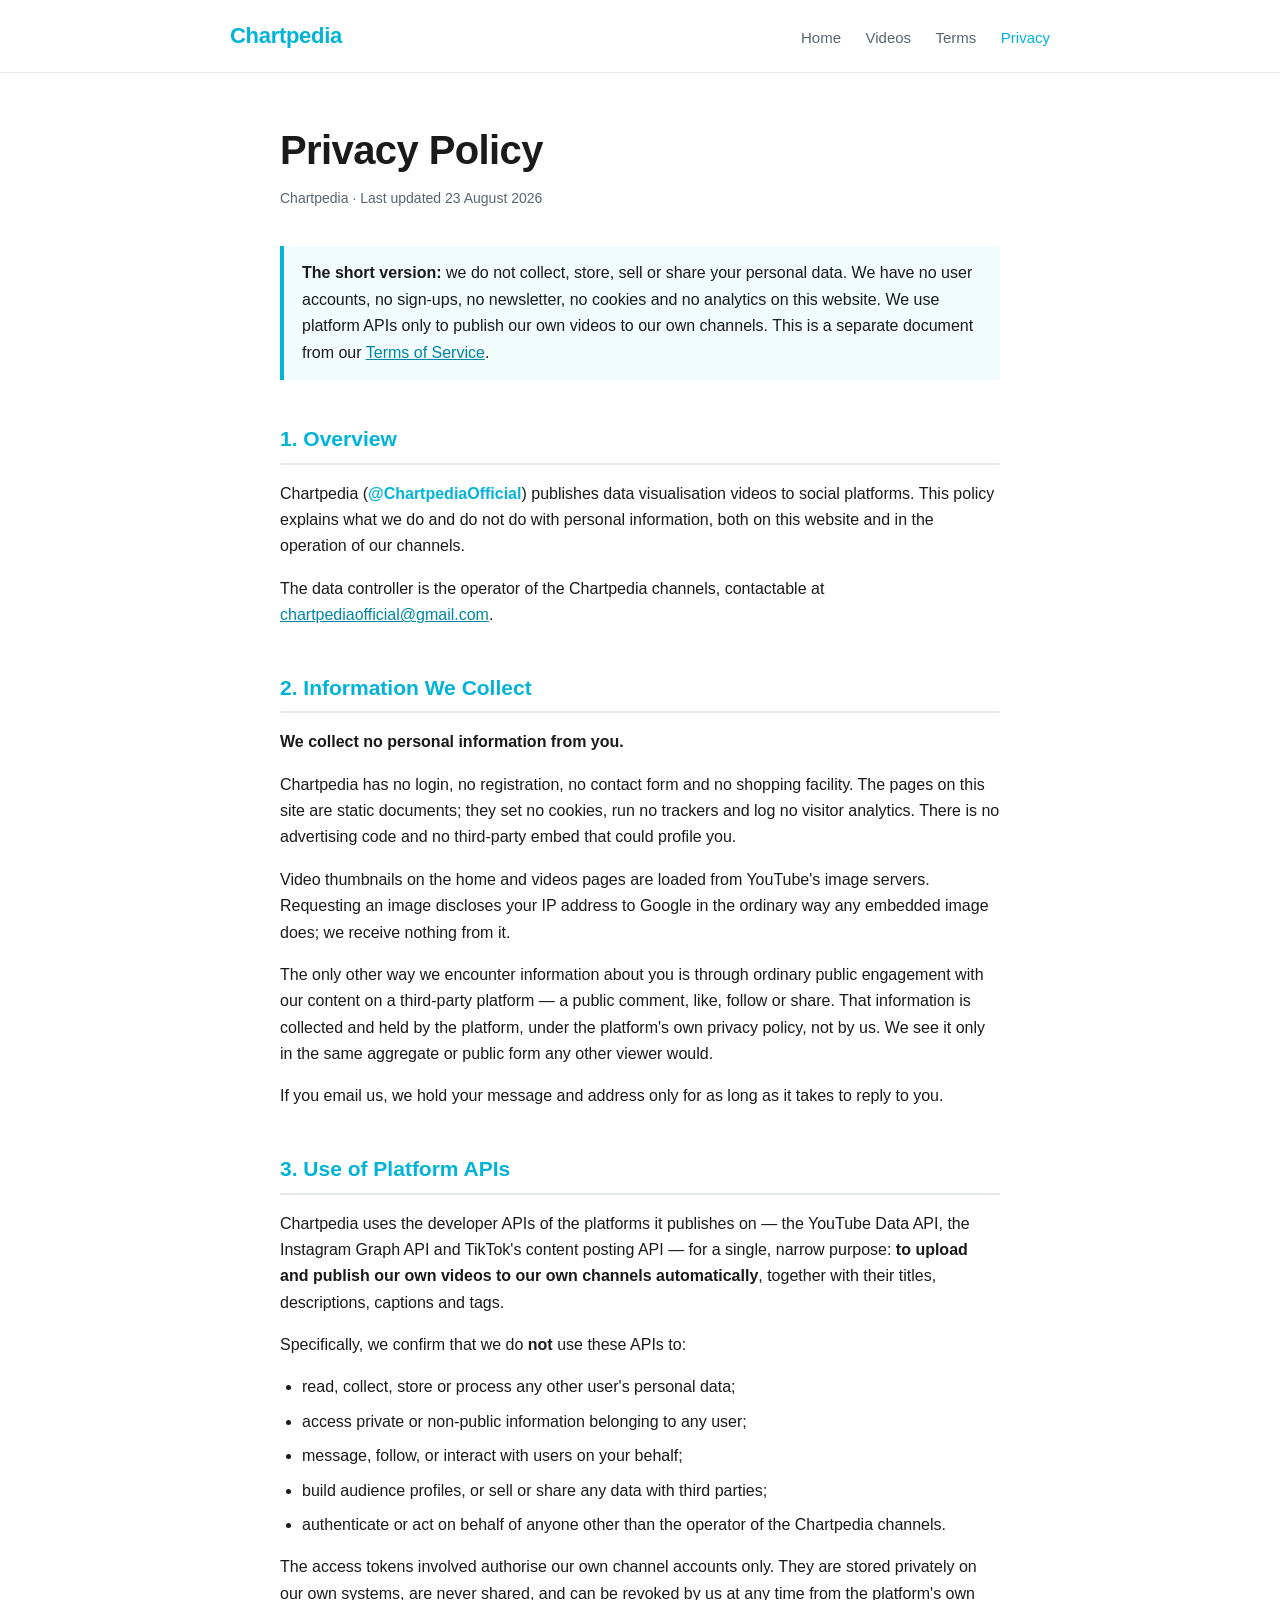
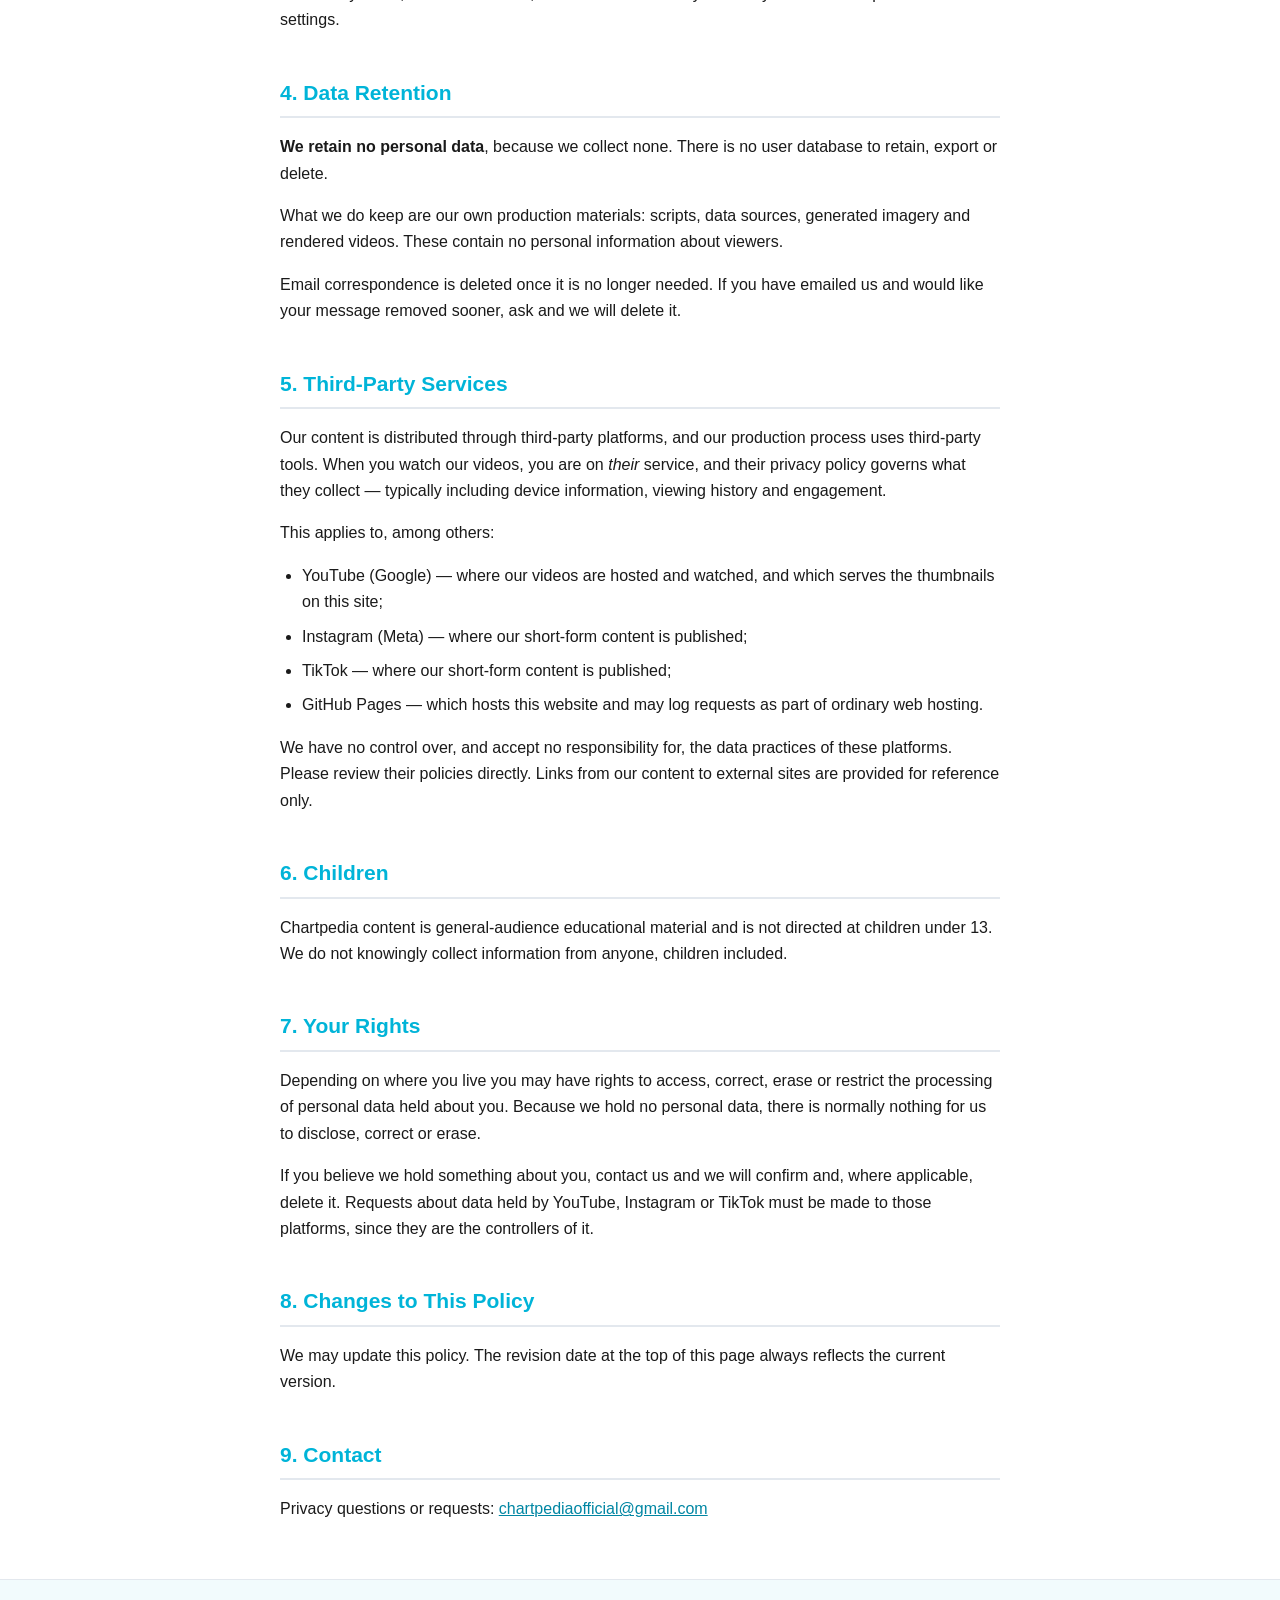
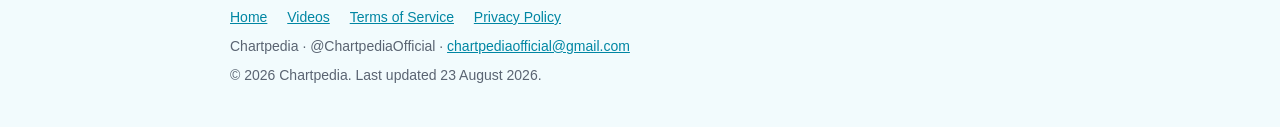
==== privacy-policy.html @ 679b0343 "Build a real Chartpedia site: homepage, videos page, split legal docs TikTok rejected the app submis" ====
<!doctype html>
<html lang="en">
<head>
<meta charset="utf-8">
<meta name="viewport" content="width=device-width, initial-scale=1">
<title>Privacy Policy — Chartpedia</title>
<meta name="description" content="Chartpedia Privacy Policy: what we collect (nothing), how platform APIs are used, retention, and your rights.">
<link rel="canonical" href="https://mlamoum.github.io/chartpedia-legal/privacy-policy.html">
<link rel="stylesheet" href="style.css">
</head>
<body>

<header class="site-head">
  <div class="wrap">
    <a class="logo" href="index.html">Chartpedia</a>
    <nav>
      <a href="index.html">Home</a>
      <a href="videos.html">Videos</a>
      <a href="terms-of-service.html">Terms</a>
      <a href="privacy-policy.html" aria-current="page">Privacy</a>
    </nav>
  </div>
</header>

<main>
<div class="wrap wrap--narrow">

  <section class="hero">
    <h1>Privacy Policy</h1>
    <p class="updated">Chartpedia · Last updated 23 August 2026</p>
  </section>

  <div class="callout">
    <strong>The short version:</strong> we do not collect, store, sell or share
    your personal data. We have no user accounts, no sign-ups, no newsletter, no
    cookies and no analytics on this website. We use platform APIs only to
    publish our own videos to our own channels. This is a separate document from
    our <a href="terms-of-service.html">Terms of Service</a>.
  </div>

  <h2 id="overview">1. Overview</h2>
  <p>
    Chartpedia (<span class="brand">@ChartpediaOfficial</span>) publishes data
    visualisation videos to social platforms. This policy explains what we do and
    do not do with personal information, both on this website and in the
    operation of our channels.
  </p>
  <p>
    The data controller is the operator of the Chartpedia channels, contactable
    at
    <a href="mailto:chartpediaofficial@gmail.com">chartpediaofficial@gmail.com</a>.
  </p>

  <h2 id="collect">2. Information We Collect</h2>
  <p><strong>We collect no personal information from you.</strong></p>
  <p>
    Chartpedia has no login, no registration, no contact form and no shopping
    facility. The pages on this site are static documents; they set no cookies,
    run no trackers and log no visitor analytics. There is no advertising code
    and no third-party embed that could profile you.
  </p>
  <p>
    Video thumbnails on the home and videos pages are loaded from YouTube's image
    servers. Requesting an image discloses your IP address to Google in the
    ordinary way any embedded image does; we receive nothing from it.
  </p>
  <p>
    The only other way we encounter information about you is through ordinary
    public engagement with our content on a third-party platform — a public
    comment, like, follow or share. That information is collected and held by the
    platform, under the platform's own privacy policy, not by us. We see it only
    in the same aggregate or public form any other viewer would.
  </p>
  <p>
    If you email us, we hold your message and address only for as long as it
    takes to reply to you.
  </p>

  <h2 id="apis">3. Use of Platform APIs</h2>
  <p>
    Chartpedia uses the developer APIs of the platforms it publishes on — the
    YouTube Data API, the Instagram Graph API and TikTok's content posting API —
    for a single, narrow purpose: <strong>to upload and publish our own videos to
    our own channels automatically</strong>, together with their titles,
    descriptions, captions and tags.
  </p>
  <p>Specifically, we confirm that we do <strong>not</strong> use these APIs to:</p>
  <ul>
    <li>read, collect, store or process any other user's personal data;</li>
    <li>access private or non-public information belonging to any user;</li>
    <li>message, follow, or interact with users on your behalf;</li>
    <li>build audience profiles, or sell or share any data with third parties;</li>
    <li>authenticate or act on behalf of anyone other than the operator of the
        Chartpedia channels.</li>
  </ul>
  <p>
    The access tokens involved authorise our own channel accounts only. They are
    stored privately on our own systems, are never shared, and can be revoked by
    us at any time from the platform's own settings.
  </p>

  <h2 id="retention">4. Data Retention</h2>
  <p>
    <strong>We retain no personal data</strong>, because we collect none. There is
    no user database to retain, export or delete.
  </p>
  <p>
    What we do keep are our own production materials: scripts, data sources,
    generated imagery and rendered videos. These contain no personal information
    about viewers.
  </p>
  <p>
    Email correspondence is deleted once it is no longer needed. If you have
    emailed us and would like your message removed sooner, ask and we will delete
    it.
  </p>

  <h2 id="thirdparty">5. Third-Party Services</h2>
  <p>
    Our content is distributed through third-party platforms, and our production
    process uses third-party tools. When you watch our videos, you are on
    <em>their</em> service, and their privacy policy governs what they collect —
    typically including device information, viewing history and engagement.
  </p>
  <p>This applies to, among others:</p>
  <ul>
    <li>YouTube (Google) — where our videos are hosted and watched, and which
        serves the thumbnails on this site;</li>
    <li>Instagram (Meta) — where our short-form content is published;</li>
    <li>TikTok — where our short-form content is published;</li>
    <li>GitHub Pages — which hosts this website and may log requests as part of
        ordinary web hosting.</li>
  </ul>
  <p>
    We have no control over, and accept no responsibility for, the data practices
    of these platforms. Please review their policies directly. Links from our
    content to external sites are provided for reference only.
  </p>

  <h2 id="children">6. Children</h2>
  <p>
    Chartpedia content is general-audience educational material and is not
    directed at children under 13. We do not knowingly collect information from
    anyone, children included.
  </p>

  <h2 id="rights">7. Your Rights</h2>
  <p>
    Depending on where you live you may have rights to access, correct, erase or
    restrict the processing of personal data held about you. Because we hold no
    personal data, there is normally nothing for us to disclose, correct or
    erase.
  </p>
  <p>
    If you believe we hold something about you, contact us and we will confirm
    and, where applicable, delete it. Requests about data held by YouTube,
    Instagram or TikTok must be made to those platforms, since they are the
    controllers of it.
  </p>

  <h2 id="changes">8. Changes to This Policy</h2>
  <p>
    We may update this policy. The revision date at the top of this page always
    reflects the current version.
  </p>

  <h2 id="contact">9. Contact</h2>
  <p>
    Privacy questions or requests:
    <a href="mailto:chartpediaofficial@gmail.com">chartpediaofficial@gmail.com</a>
  </p>

</div>
</main>

<footer class="site-foot">
  <div class="wrap">
    <p class="links">
      <a href="index.html">Home</a>
      <a href="videos.html">Videos</a>
      <a href="terms-of-service.html">Terms of Service</a>
      <a href="privacy-policy.html">Privacy Policy</a>
    </p>
    <p>Chartpedia · @ChartpediaOfficial · <a href="mailto:chartpediaofficial@gmail.com">chartpediaofficial@gmail.com</a></p>
    <p>© 2026 Chartpedia. Last updated 23 August 2026.</p>
  </div>
</footer>

</body>
</html>
---- style.css ----
/* Chartpedia — shared site styles. No build step, no external dependencies. */
:root {
  --accent: #00B4D8;
  --accent-dark: #0086a3;
  --ink: #1a1a1a;
  --muted: #5a6472;
  --rule: #e3e8ee;
  --tint: #f2fbfd;
  --page: #ffffff;
}
* { box-sizing: border-box; }
html { -webkit-text-size-adjust: 100%; }
body {
  font-family: -apple-system, BlinkMacSystemFont, "Segoe UI", Arial, Helvetica, sans-serif;
  color: var(--ink);
  background: var(--page);
  line-height: 1.65;
  margin: 0;
  padding: 0;
}
.wrap { max-width: 860px; margin: 0 auto; padding: 0 20px; }
.wrap--narrow { max-width: 760px; }

/* ---- header / nav ---- */
.site-head {
  border-bottom: 1px solid var(--rule);
  background: var(--page);
}
.site-head .wrap {
  display: flex;
  flex-wrap: wrap;
  align-items: baseline;
  gap: 6px 26px;
  padding-top: 18px;
  padding-bottom: 18px;
}
.logo {
  font-size: 22px;
  font-weight: bold;
  color: var(--accent);
  text-decoration: none;
  letter-spacing: -0.3px;
  margin-right: auto;
}
.site-head nav a {
  color: var(--muted);
  text-decoration: none;
  font-size: 15px;
}
.site-head nav a + a { margin-left: 20px; }
.site-head nav a:hover, .site-head nav a[aria-current="page"] { color: var(--accent); }

/* ---- hero ---- */
.hero { padding: 54px 0 10px; }
.hero h1 {
  font-size: 40px;
  line-height: 1.15;
  margin: 0 0 14px;
  letter-spacing: -0.6px;
}
.hero p.lede { font-size: 19px; color: var(--muted); margin: 0 0 26px; max-width: 42em; }

/* ---- generic type ---- */
h2 {
  color: var(--accent);
  font-size: 21px;
  margin: 42px 0 10px;
  padding-bottom: 6px;
  border-bottom: 2px solid var(--rule);
}
h3 { font-size: 17px; margin: 26px 0 6px; }
p, li { font-size: 16px; }
ul { padding-left: 22px; }
li { margin-bottom: 8px; }
a { color: var(--accent-dark); }
.updated { color: var(--muted); font-size: 14px; margin: 0 0 8px; }
.brand { font-weight: bold; color: var(--accent); }
.callout {
  background: var(--tint);
  border-left: 4px solid var(--accent);
  padding: 14px 18px;
  margin: 18px 0;
}

/* ---- buttons ---- */
.btn-row { display: flex; flex-wrap: wrap; gap: 12px; margin: 0 0 8px; }
.btn {
  display: inline-block;
  padding: 11px 20px;
  border-radius: 4px;
  text-decoration: none;
  font-size: 15px;
  font-weight: bold;
  border: 1px solid var(--accent);
  color: var(--accent-dark);
  background: var(--page);
}
.btn--solid { background: var(--accent); color: #fff; }
.btn:hover { background: var(--tint); color: var(--accent-dark); }
.btn--solid:hover { background: var(--accent-dark); color: #fff; border-color: var(--accent-dark); }

/* ---- video grid ---- */
.grid {
  display: grid;
  grid-template-columns: repeat(auto-fill, minmax(240px, 1fr));
  gap: 22px;
  margin: 22px 0 0;
  padding: 0;
  list-style: none;
}
.card {
  border: 1px solid var(--rule);
  border-radius: 5px;
  overflow: hidden;
  display: flex;
  flex-direction: column;
  text-decoration: none;
  color: var(--ink);
  background: var(--page);
}
.card:hover { border-color: var(--accent); background: var(--tint); }
.card img { width: 100%; display: block; aspect-ratio: 16 / 9; object-fit: cover; background: var(--rule); }
.card .body { padding: 12px 14px 14px; }
.card .meta { color: var(--muted); font-size: 13px; margin: 0 0 4px; text-transform: uppercase; letter-spacing: 0.4px; }
.card .title { font-size: 15px; font-weight: bold; margin: 0 0 6px; line-height: 1.35; }
.card .blurb { font-size: 14px; color: var(--muted); margin: 0; }

/* ---- steps ---- */
.steps { counter-reset: step; padding-left: 0; list-style: none; }
.steps li {
  counter-increment: step;
  position: relative;
  padding-left: 42px;
  margin-bottom: 16px;
}
.steps li::before {
  content: counter(step);
  position: absolute;
  left: 0; top: 1px;
  width: 28px; height: 28px;
  border-radius: 50%;
  background: var(--accent);
  color: #fff;
  font-weight: bold;
  font-size: 14px;
  display: flex; align-items: center; justify-content: center;
}

/* ---- footer ---- */
.site-foot {
  margin-top: 56px;
  border-top: 1px solid var(--rule);
  background: var(--tint);
}
.site-foot .wrap { padding-top: 26px; padding-bottom: 34px; }
.site-foot p { color: var(--muted); font-size: 14px; margin: 0 0 6px; }
.site-foot a { color: var(--accent-dark); }
.site-foot .links a + a { margin-left: 16px; }

@media (max-width: 560px) {
  .hero h1 { font-size: 31px; }
  .hero { padding-top: 36px; }
}
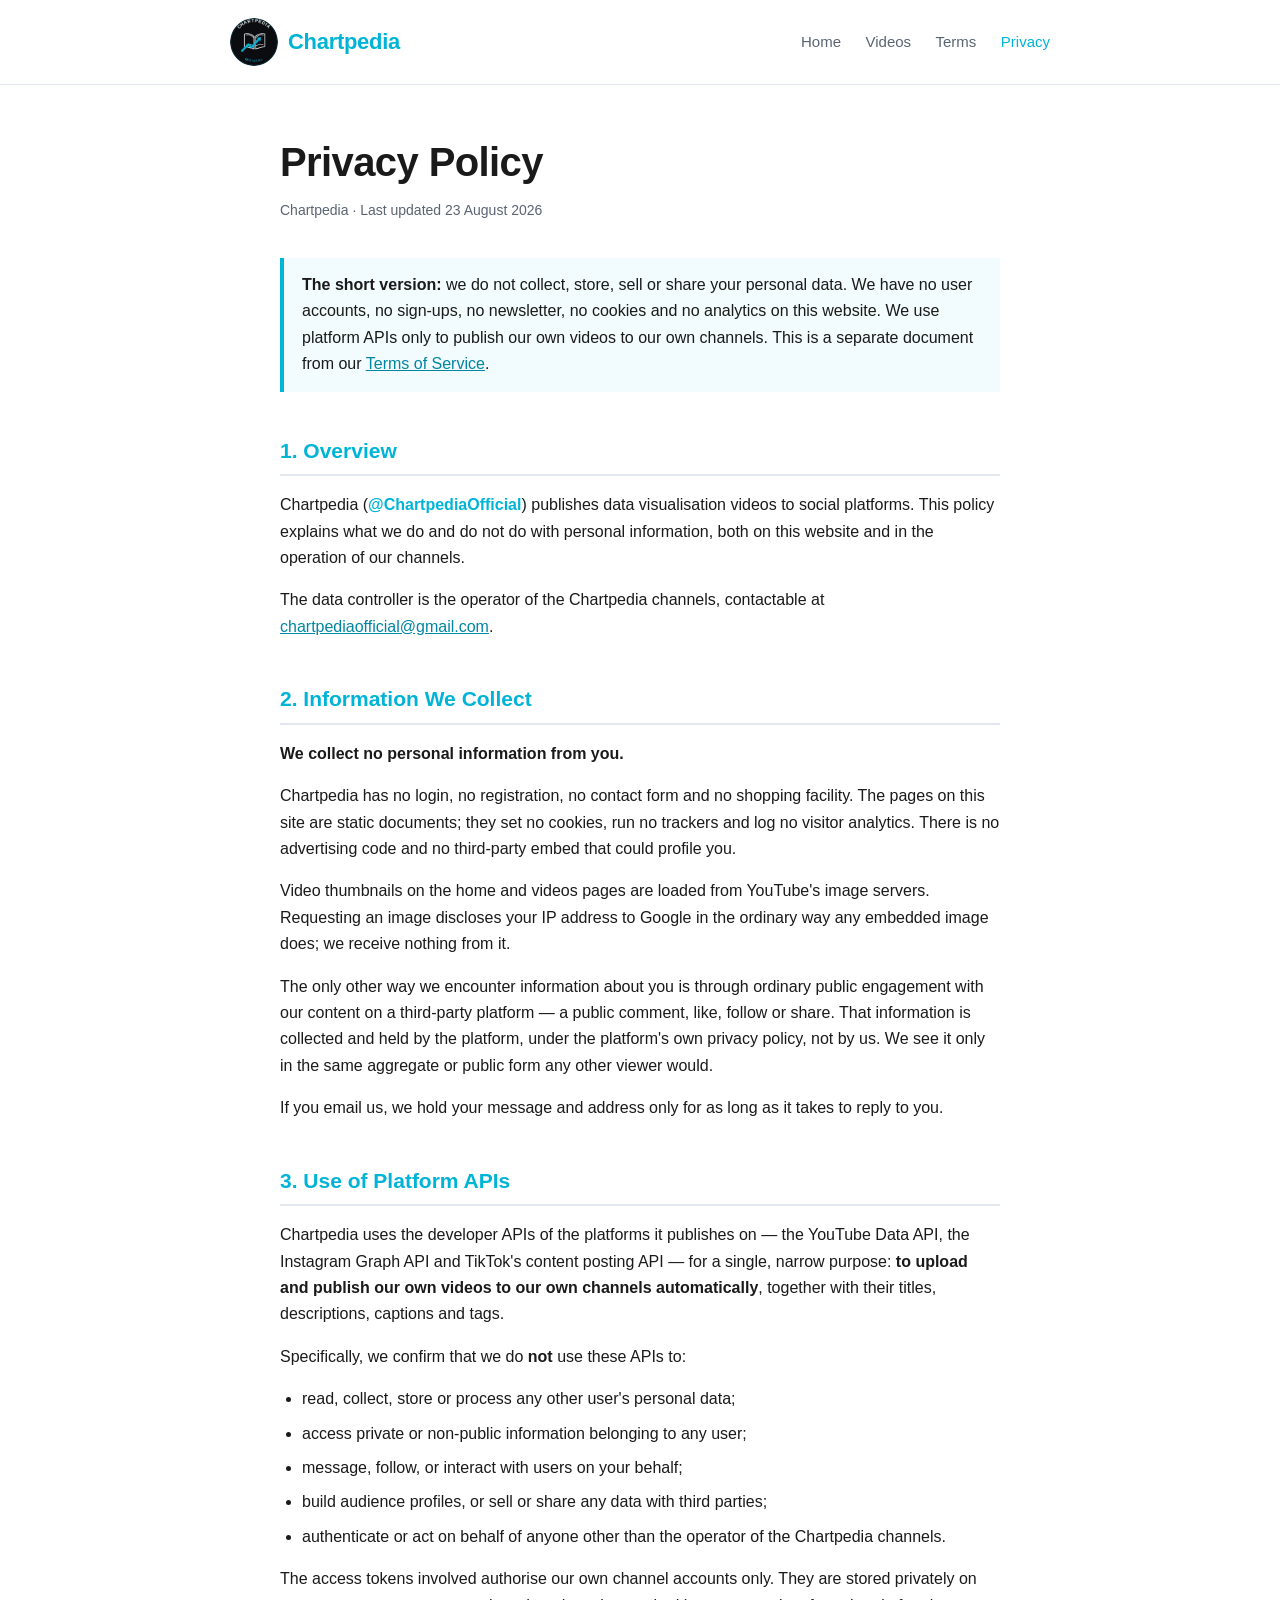
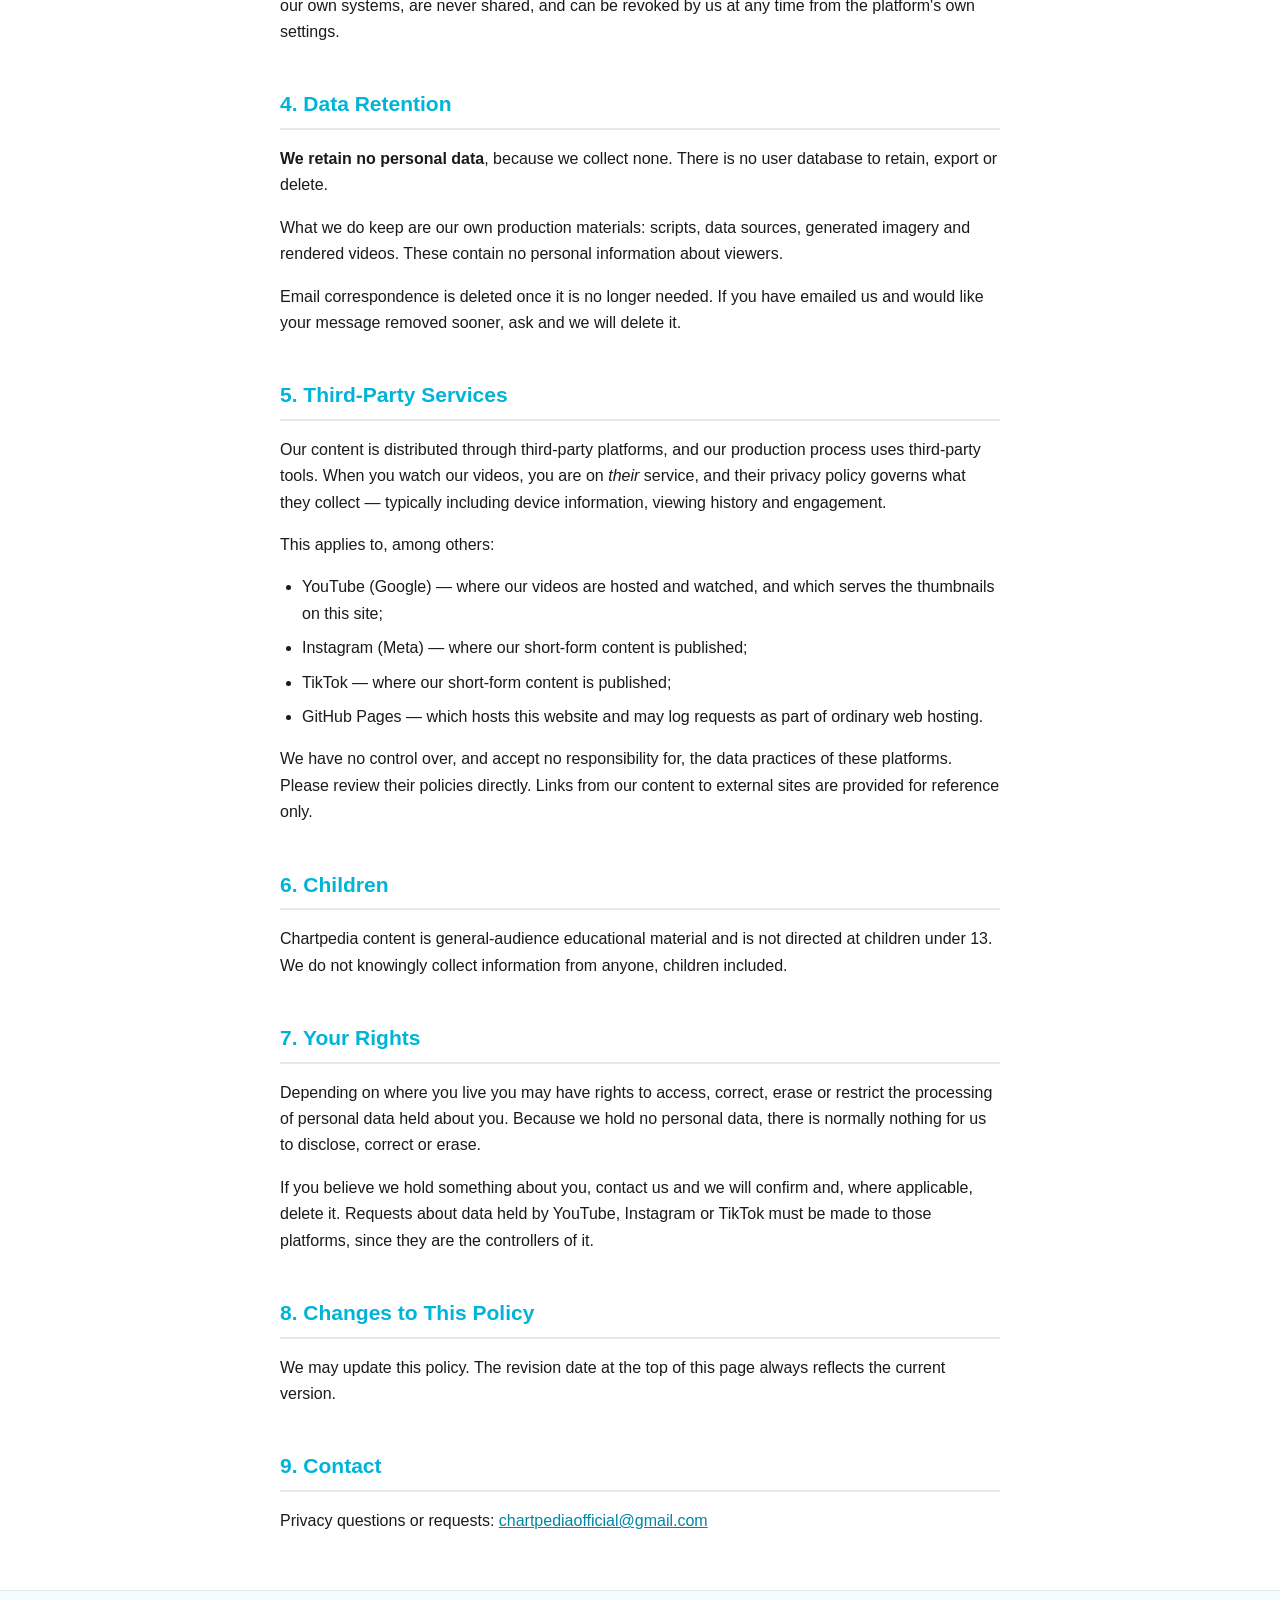
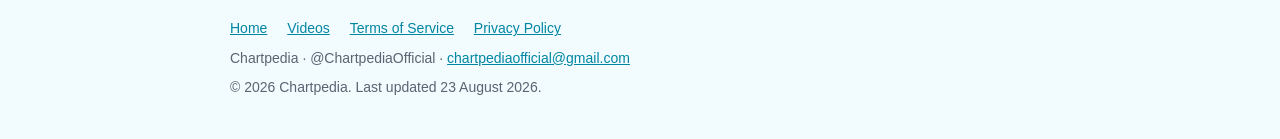
==== commit bca1d3fd: "Use the TikTok app icon as the site favicon and header logo TikTok app review has rejected the app f" ====
--- a/privacy-policy.html
+++ b/privacy-policy.html
@@ -5,19 +5,23 @@
 <meta name="viewport" content="width=device-width, initial-scale=1">
 <title>Privacy Policy — Chartpedia</title>
 <meta name="description" content="Chartpedia Privacy Policy: what we collect (nothing), how platform APIs are used, retention, and your rights.">
-<link rel="canonical" href="https://mlamoum.github.io/chartpedia-legal/privacy-policy.html">
+<link rel="canonical" href="https://mlamoum.github.io/chartpedia-legal/privacy-policy">
 <link rel="stylesheet" href="style.css">
+<link rel="icon" href="favicon.ico" sizes="any">
+<link rel="icon" type="image/png" sizes="32x32" href="favicon-32x32.png">
+<link rel="icon" type="image/png" sizes="16x16" href="favicon-16x16.png">
+<link rel="apple-touch-icon" sizes="180x180" href="apple-touch-icon.png">
 </head>
 <body>
 
 <header class="site-head">
   <div class="wrap">
-    <a class="logo" href="index.html">Chartpedia</a>
+    <a class="logo" href="index.html"><img class="logo-mark" src="assets/chartpedia-logo-512.png" width="48" height="48" alt="Chartpedia"><span>Chartpedia</span></a>
     <nav>
       <a href="index.html">Home</a>
       <a href="videos.html">Videos</a>
-      <a href="terms-of-service.html">Terms</a>
-      <a href="privacy-policy.html" aria-current="page">Privacy</a>
+      <a href="terms-of-service">Terms</a>
+      <a href="privacy-policy" aria-current="page">Privacy</a>
     </nav>
   </div>
 </header>
@@ -35,7 +39,7 @@
     your personal data. We have no user accounts, no sign-ups, no newsletter, no
     cookies and no analytics on this website. We use platform APIs only to
     publish our own videos to our own channels. This is a separate document from
-    our <a href="terms-of-service.html">Terms of Service</a>.
+    our <a href="terms-of-service">Terms of Service</a>.
   </div>
 
   <h2 id="overview">1. Overview</h2>
@@ -178,8 +182,8 @@
     <p class="links">
       <a href="index.html">Home</a>
       <a href="videos.html">Videos</a>
-      <a href="terms-of-service.html">Terms of Service</a>
-      <a href="privacy-policy.html">Privacy Policy</a>
+      <a href="terms-of-service">Terms of Service</a>
+      <a href="privacy-policy">Privacy Policy</a>
     </p>
     <p>Chartpedia · @ChartpediaOfficial · <a href="mailto:chartpediaofficial@gmail.com">chartpediaofficial@gmail.com</a></p>
     <p>© 2026 Chartpedia. Last updated 23 August 2026.</p>
--- a/style.css
+++ b/style.css
@@ -29,7 +29,7 @@
 .site-head .wrap {
   display: flex;
   flex-wrap: wrap;
-  align-items: baseline;
+  align-items: center;
   gap: 6px 26px;
   padding-top: 18px;
   padding-bottom: 18px;
@@ -41,6 +41,18 @@
   text-decoration: none;
   letter-spacing: -0.3px;
   margin-right: auto;
+  display: inline-flex;
+  align-items: center;
+  gap: 10px;
+}
+/* The Chartpedia app icon. Must stay pixel-identical to the icon submitted in
+   TikTok Basic Info and shown on the @chartpediaofficial profile — TikTok app
+   review rejects the site when the two differ. Source: assets/app-icon.png. */
+.logo-mark {
+  width: 48px;
+  height: 48px;
+  display: block;
+  border-radius: 50%;
 }
 .site-head nav a {
   color: var(--muted);
